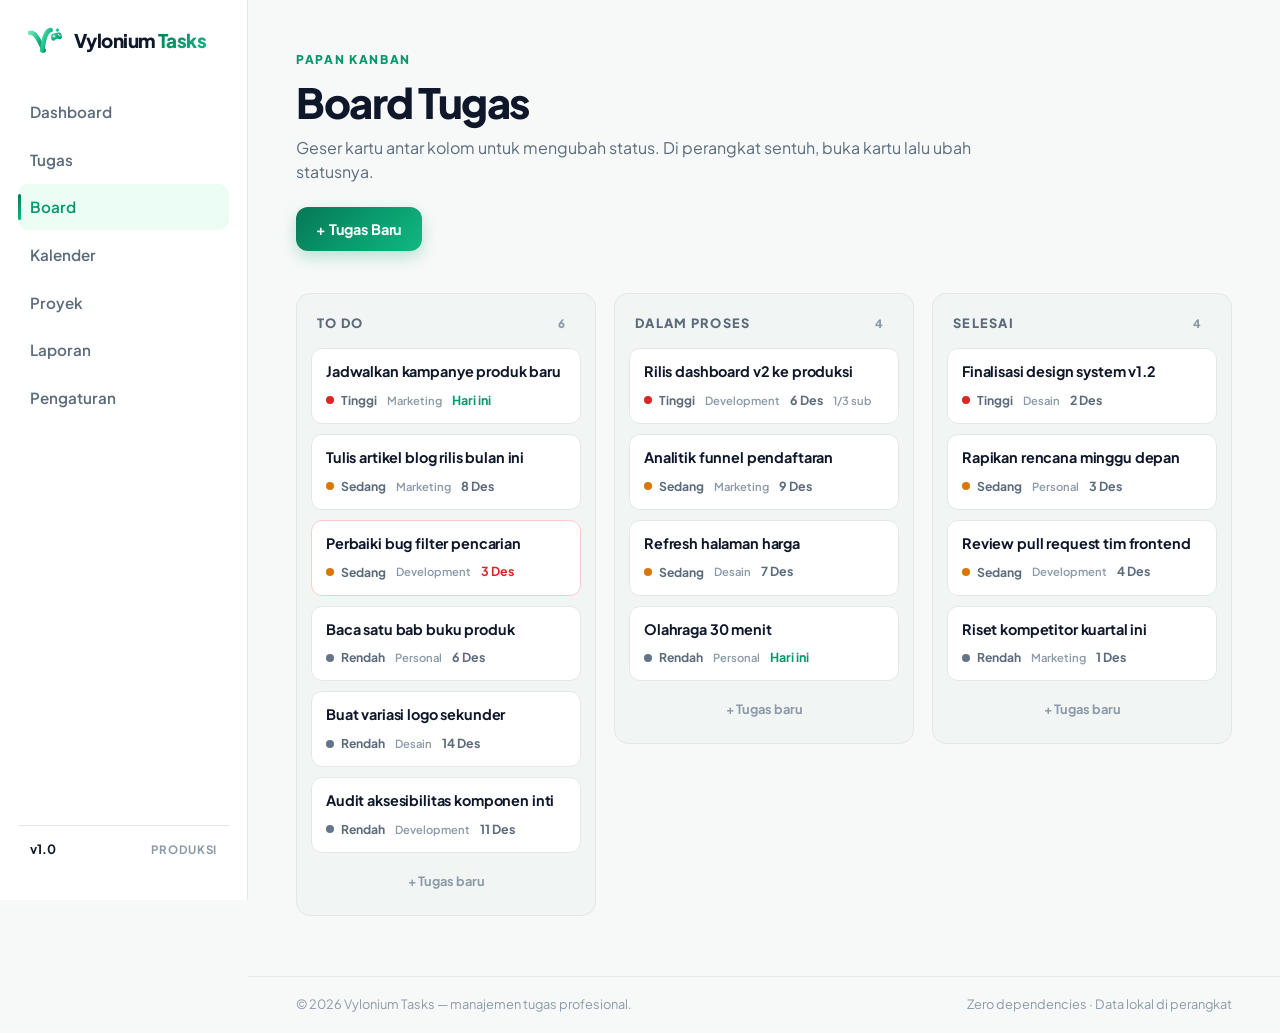
==== board.html @ cfdc647f "feat: Vylonium Tasks v1.0 — app manajemen tugas 7 halaman + 404, zero deps" ====
<!doctype html>
<html lang="id">
<head>
<meta charset="utf-8">
<meta name="viewport" content="width=device-width,initial-scale=1">
<title>Board Kanban — Vylonium Tasks</title>
<meta name="description" content="Papan kanban untuk memindahkan tugas antar status dengan geser lepas.">
<meta name="theme-color" content="#059669">
<link rel="icon" type="image/svg+xml" href="assets/img/favicon.svg">
<link rel="manifest" href="manifest.webmanifest">
<meta property="og:type" content="website">
<meta property="og:title" content="Board Kanban — Vylonium Tasks">
<meta property="og:description" content="Papan kanban untuk memindahkan tugas antar status dengan geser lepas.">
<meta property="og:url" content="https://muzawwied.github.io/vylonium-tasks/board.html">
<link rel="canonical" href="https://muzawwied.github.io/vylonium-tasks/board.html">
<meta name="robots" content="index,follow">
<link rel="preconnect" href="https://fonts.googleapis.com">
<link rel="preconnect" href="https://fonts.gstatic.com" crossorigin>
<link href="https://fonts.googleapis.com/css2?family=Plus+Jakarta+Sans:wght@400;500;600;700;800&display=swap" rel="stylesheet">
<link rel="stylesheet" href="assets/css/style.css">
</head>
<body data-page="board">
<div class="pre" id="pre"><div class="pre-in"><svg viewBox="0 0 41 31"><defs><linearGradient id="vg" x1="0" y1="0" x2="1" y2="1"><stop offset="0" stop-color="#6EE7B7"/><stop offset=".55" stop-color="#10B981"/><stop offset="1" stop-color="#047857"/></linearGradient><linearGradient id="gg" x1="0" y1="0" x2=".8" y2="1"><stop offset="0" stop-color="#34D399"/><stop offset="1" stop-color="#059669"/></linearGradient></defs><g transform="rotate(-8 19 15.5)"><path d="M3.5 4.5 C9 4.5 12.5 12.5 16.2 26.5" fill="none" stroke="url(#vg)" stroke-width="5.2" stroke-linecap="round"/><path d="M27.5 4.5 C21.3 4.5 18.3 13.5 14.6 26.5" fill="none" stroke="url(#vg)" stroke-width="5.2" stroke-linecap="round"/></g><g transform="translate(24.5 8) rotate(-12)"><path d="M1.2 3.6 C1.2 1.8 2.7 .3 4.5 .3 H10 C11.8 .3 13.3 1.8 13.3 3.6 V5.9 C13.3 8 10.9 9.2 9.2 8 L8.3 7.4 C7.5 6.9 6.5 6.9 5.7 7.4 L4.8 8 C3.1 9.2 .7 8 .7 5.9 Z" fill="url(#gg)"/><path d="M4.6 2.4v2.4M3.4 3.6h2.4" stroke="#fff" stroke-width=".85" stroke-linecap="round"/><circle cx="10.1" cy="2.9" r=".8" fill="#fff"/><circle cx="11.4" cy="4.4" r=".8" fill="#fff" opacity=".85"/></g><path d="M33.5 1.2 35.8 3.5 33.5 5.8 31.2 3.5Z" fill="url(#vg)"/></svg><div class="pre-bar"><i></i></div></div></div>
<div class="app">
<aside class="side" id="side">
  <a class="brand" href="index.html"><svg viewBox="0 0 41 31"><defs><linearGradient id="vg" x1="0" y1="0" x2="1" y2="1"><stop offset="0" stop-color="#6EE7B7"/><stop offset=".55" stop-color="#10B981"/><stop offset="1" stop-color="#047857"/></linearGradient><linearGradient id="gg" x1="0" y1="0" x2=".8" y2="1"><stop offset="0" stop-color="#34D399"/><stop offset="1" stop-color="#059669"/></linearGradient></defs><g transform="rotate(-8 19 15.5)"><path d="M3.5 4.5 C9 4.5 12.5 12.5 16.2 26.5" fill="none" stroke="url(#vg)" stroke-width="5.2" stroke-linecap="round"/><path d="M27.5 4.5 C21.3 4.5 18.3 13.5 14.6 26.5" fill="none" stroke="url(#vg)" stroke-width="5.2" stroke-linecap="round"/></g><g transform="translate(24.5 8) rotate(-12)"><path d="M1.2 3.6 C1.2 1.8 2.7 .3 4.5 .3 H10 C11.8 .3 13.3 1.8 13.3 3.6 V5.9 C13.3 8 10.9 9.2 9.2 8 L8.3 7.4 C7.5 6.9 6.5 6.9 5.7 7.4 L4.8 8 C3.1 9.2 .7 8 .7 5.9 Z" fill="url(#gg)"/><path d="M4.6 2.4v2.4M3.4 3.6h2.4" stroke="#fff" stroke-width=".85" stroke-linecap="round"/><circle cx="10.1" cy="2.9" r=".8" fill="#fff"/><circle cx="11.4" cy="4.4" r=".8" fill="#fff" opacity=".85"/></g><path d="M33.5 1.2 35.8 3.5 33.5 5.8 31.2 3.5Z" fill="url(#vg)"/></svg><span>Vylonium <em>Tasks</em></span></a>
  <nav class="nav">
    <a class="n-link" data-nav="dashboard" href="index.html">Dashboard</a>
    <a class="n-link" data-nav="tasks" href="tasks.html">Tugas</a>
    <a class="n-link" data-nav="board" href="board.html">Board</a>
    <a class="n-link" data-nav="calendar" href="calendar.html">Kalender</a>
    <a class="n-link" data-nav="projects" href="projects.html">Proyek</a>
    <a class="n-link" data-nav="reports" href="reports.html">Laporan</a>
    <a class="n-link" data-nav="settings" href="settings.html">Pengaturan</a>
  </nav>
  <div class="side-foot"><b>v1.0</b><span>Produksi</span></div>
</aside>
<div class="side-veil" id="sideVeil"></div>
<main class="main">
<header class="topbar"><button class="burger" id="burger" aria-label="Buka menu"><i></i></button><span class="t-brand"><svg viewBox="0 0 41 31"><defs><linearGradient id="vg" x1="0" y1="0" x2="1" y2="1"><stop offset="0" stop-color="#6EE7B7"/><stop offset=".55" stop-color="#10B981"/><stop offset="1" stop-color="#047857"/></linearGradient><linearGradient id="gg" x1="0" y1="0" x2=".8" y2="1"><stop offset="0" stop-color="#34D399"/><stop offset="1" stop-color="#059669"/></linearGradient></defs><g transform="rotate(-8 19 15.5)"><path d="M3.5 4.5 C9 4.5 12.5 12.5 16.2 26.5" fill="none" stroke="url(#vg)" stroke-width="5.2" stroke-linecap="round"/><path d="M27.5 4.5 C21.3 4.5 18.3 13.5 14.6 26.5" fill="none" stroke="url(#vg)" stroke-width="5.2" stroke-linecap="round"/></g><g transform="translate(24.5 8) rotate(-12)"><path d="M1.2 3.6 C1.2 1.8 2.7 .3 4.5 .3 H10 C11.8 .3 13.3 1.8 13.3 3.6 V5.9 C13.3 8 10.9 9.2 9.2 8 L8.3 7.4 C7.5 6.9 6.5 6.9 5.7 7.4 L4.8 8 C3.1 9.2 .7 8 .7 5.9 Z" fill="url(#gg)"/><path d="M4.6 2.4v2.4M3.4 3.6h2.4" stroke="#fff" stroke-width=".85" stroke-linecap="round"/><circle cx="10.1" cy="2.9" r=".8" fill="#fff"/><circle cx="11.4" cy="4.4" r=".8" fill="#fff" opacity=".85"/></g><path d="M33.5 1.2 35.8 3.5 33.5 5.8 31.2 3.5Z" fill="url(#vg)"/></svg><span>Vylonium <em>Tasks</em></span></span><span class="t-date"></span></header>
<div class="page">
<section class="page-head reveal">
  <p class="kicker">Papan Kanban</p>
  <h1>Board Tugas</h1>
  <p class="sub">Geser kartu antar kolom untuk mengubah status. Di perangkat sentuh, buka kartu lalu ubah statusnya.</p>
  <div class="actions"><button class="btn primary" id="newTaskBtn2" type="button">+ Tugas Baru</button></div>
</section>
<div class="board reveal d1" id="board"></div>
</div>
<footer class="foot"><span>© 2026 Vylonium Tasks — manajemen tugas profesional.</span><span>Zero dependencies · Data lokal di perangkat</span></footer>
</main>
</div>
<div class="modal" id="mTask" hidden>
  <div class="veil"></div>
  <div class="panel-m" role="dialog" aria-modal="true" aria-labelledby="mTaskTitle">
    <h3 id="mTaskTitle">Tugas Baru</h3>
    <div class="field"><label for="tTitle">Judul</label><input class="input" id="tTitle" placeholder="mis. Rilis fitur baru" maxlength="120"></div>
    <div class="field"><label for="tNotes">Catatan</label><textarea class="input" id="tNotes" placeholder="Detail tambahan…"></textarea></div>
    <div class="form-grid">
      <div class="field"><label for="tProject">Proyek</label><select class="input" id="tProject"></select></div>
      <div class="field"><label for="tDue">Jatuh Tempo</label><input class="input" type="date" id="tDue"></div>
      <div class="field"><label for="tPrio">Prioritas</label><select class="input" id="tPrio"><option value="high">Tinggi</option><option value="med" selected>Sedang</option><option value="low">Rendah</option></select></div>
      <div class="field"><label for="tStatus">Status</label><select class="input" id="tStatus"><option value="todo">To Do</option><option value="doing">Dalam Proses</option><option value="done">Selesai</option></select></div>
      <div class="field full"><label>Subtugas</label>
        <div class="subs" id="subList"></div>
        <div class="sub-add"><input class="input" id="subAddInput" placeholder="Tambah subtugas…"><button class="btn small ghost" id="subAddBtn" type="button">Tambah</button></div>
      </div>
    </div>
    <div class="m-actions">
      <button class="btn danger left" id="tDelete" type="button">Hapus</button>
      <button class="btn ghost" data-close type="button">Batal</button>
      <button class="btn primary" id="tSave" type="button"><span id="tSaveTxt">Buat Tugas</span></button>
    </div>
  </div>
</div>
<div class="modal" id="mConfirm" hidden>
  <div class="veil"></div>
  <div class="panel-m" role="alertdialog" aria-modal="true" style="width:min(430px,100%)">
    <h3 style="margin-bottom:12px">Konfirmasi</h3>
    <p id="confirmMsg" style="color:var(--muted);font-size:.95rem"></p>
    <div class="m-actions"><button class="btn ghost" id="confirmCancel" type="button">Batal</button><button class="btn primary" id="confirmOk" type="button">Ya, lanjutkan</button></div>
  </div>
</div>

<div class="toasts" id="toasts"></div>
<script src="assets/js/app.js"></script>
</body>
</html>
---- assets/css/style.css ----
@property --pct{syntax:"<number>";inherits:false;initial-value:0}
/* ============ Vylonium Tasks — Design System (light, editorial) ============ */
*,*::before,*::after{box-sizing:border-box;margin:0;padding:0}
:root{
  --bg:#F7F9F8; --surface:#FFFFFF; --surface-2:#F1F5F3;
  --line:#E3E8E5; --line-2:#CBD5D0;
  --ink:#0F172A; --muted:#5B6B7C; --soft:#8B9AA8;
  --acc:#059669; --acc-2:#10B981; --acc-ink:#FFFFFF;
  --grad:linear-gradient(135deg,#047857,#10B981);
  --high:#DC2626; --med:#D97706; --low:#64748B; --doing:#2563EB;
  --radius:14px; --shadow:0 1px 2px rgba(15,23,42,.05);
  --ease:cubic-bezier(.22,1,.36,1);
  --font:"Plus Jakarta Sans",system-ui,-apple-system,"Segoe UI",Roboto,sans-serif;
}
html{overflow-x:hidden;-webkit-text-size-adjust:100%;scroll-behavior:smooth}
body{font-family:var(--font);background:var(--bg);color:var(--ink);line-height:1.55;overflow-x:hidden;min-height:100svh}
img,svg{display:block;max-width:100%}
a{color:inherit;text-decoration:none}
button{font:inherit;color:inherit;background:none;border:0;cursor:pointer}
input,select,textarea{font:inherit;color:inherit}
::selection{background:#A7F3D0;color:#064E3B}
:focus-visible{outline:2px solid var(--acc);outline-offset:2px}

/* ---------- Preloader ---------- */
.pre{position:fixed;inset:0;z-index:200;background:var(--bg);display:grid;place-items:center;transition:opacity .5s var(--ease),visibility .5s}
.pre.done{opacity:0;visibility:hidden}
.pre-in{display:grid;justify-items:center;gap:18px}
.pre-in svg{width:52px;height:39px;animation:preFloat 2.2s ease-in-out infinite}
.pre-bar{width:120px;height:3px;border-radius:99px;background:var(--line);overflow:hidden}
.pre-bar i{display:block;height:100%;width:40%;border-radius:99px;background:var(--grad);animation:preLoad 1.1s var(--ease) infinite}
@keyframes preLoad{0%{transform:translateX(-110%)}100%{transform:translateX(330%)}}
@keyframes preFloat{0%,100%{transform:translateY(0)}50%{transform:translateY(-6px)}}

/* ---------- Layout ---------- */
.app{display:grid;grid-template-columns:248px minmax(0,1fr);min-height:100svh}
.side{border-right:1px solid var(--line);background:var(--surface);position:sticky;top:0;height:100svh;display:flex;flex-direction:column;padding:26px 18px;z-index:40}
.brand{display:inline-flex;align-items:center;gap:10px;font-weight:800;font-size:1.18rem;letter-spacing:-.03em;padding:0 10px;margin-bottom:34px}
.brand svg{width:36px;height:27px;flex-shrink:0}
.brand em{font-style:normal;background:var(--grad);-webkit-background-clip:text;background-clip:text;-webkit-text-fill-color:transparent}
.nav{display:flex;flex-direction:column;gap:2px}
.n-link{padding:11px 12px;border-radius:10px;font-weight:600;font-size:.95rem;color:var(--muted);transition:color .2s,background .2s;position:relative}
.n-link:hover{color:var(--ink);background:var(--surface-2)}
.n-link.active{color:var(--acc);background:#ECFDF5}
.n-link.active::before{content:"";position:absolute;left:0;top:22%;height:56%;width:3px;border-radius:99px;background:var(--grad)}
.side-foot{margin-top:auto;padding:14px 12px;border-top:1px solid var(--line);display:flex;justify-content:space-between;align-items:center}
.side-foot b{font-size:.8rem}
.side-foot span{font-size:.72rem;color:var(--soft);letter-spacing:.06em;text-transform:uppercase;font-weight:700}
.main{display:flex;flex-direction:column;min-width:0}
.topbar{display:none}
.page{flex:1;width:100%;max-width:1080px;margin:0 auto;padding:clamp(26px,4vw,52px) clamp(20px,4vw,48px) 60px}
.foot{border-top:1px solid var(--line);padding:18px clamp(20px,4vw,48px);display:flex;justify-content:space-between;gap:12px;color:var(--soft);font-size:.8rem}

/* ---------- Typography ---------- */
.kicker{font-size:.75rem;font-weight:800;letter-spacing:.14em;text-transform:uppercase;color:var(--acc);margin-bottom:10px}
h1{font-size:clamp(1.9rem,3.4vw,2.6rem);font-weight:800;letter-spacing:-.035em;line-height:1.1}
.sub{color:var(--muted);margin-top:10px;max-width:60ch}
.page-head{margin-bottom:clamp(26px,4vw,42px)}
.page-head .actions{display:flex;gap:12px;margin-top:22px;flex-wrap:wrap}
h2{font-size:1.08rem;font-weight:800;letter-spacing:-.02em}
.panel{background:var(--surface);border:1px solid var(--line);border-radius:var(--radius);box-shadow:var(--shadow);padding:clamp(18px,2.6vw,26px);min-width:0}
.panel + .panel{margin-top:22px}
.panel-head{display:flex;align-items:center;justify-content:space-between;gap:12px;margin-bottom:16px}
.panel-head h2{display:flex;align-items:baseline;gap:10px}
.count-pill{font-size:.72rem;font-weight:800;color:var(--soft);background:var(--surface-2);padding:3px 10px;border-radius:99px}

/* ---------- Stats (editorial, tanpa card) ---------- */
.stats{display:grid;grid-template-columns:repeat(4,1fr);border-block:1px solid var(--line);margin-bottom:clamp(26px,4vw,42px)}
.stat{padding:26px 10px;text-align:center;position:relative}
.stat + .stat::before{content:"";position:absolute;left:0;top:20%;height:60%;width:1px;background:var(--line)}
.stat-n{display:block;font-size:clamp(2rem,3.6vw,2.9rem);font-weight:800;letter-spacing:-.04em;line-height:1.05;font-variant-numeric:tabular-nums}
.stat-l{display:block;margin-top:6px;font-size:.74rem;font-weight:700;letter-spacing:.12em;text-transform:uppercase;color:var(--soft)}
.stat.warn .stat-n{color:var(--high)}

/* ---------- Buttons ---------- */
.btn{display:inline-flex;align-items:center;justify-content:center;gap:8px;padding:11px 20px;border-radius:12px;font-weight:700;font-size:.9rem;letter-spacing:-.01em;transition:transform .2s var(--ease),box-shadow .25s,background .2s,color .2s,border-color .2s;white-space:nowrap}
.btn.primary{background:var(--grad);color:var(--acc-ink);box-shadow:0 6px 16px rgba(5,150,105,.25)}
.btn.primary:hover{transform:translateY(-2px);box-shadow:0 10px 22px rgba(5,150,105,.32)}
.btn.ghost{border:1.5px solid var(--line-2);color:var(--ink);background:var(--surface)}
.btn.ghost:hover{border-color:var(--acc);color:var(--acc)}
.btn.danger{background:#FEF2F2;color:var(--high);border:1.5px solid #FECACA}
.btn.danger:hover{background:#FEE2E2}
.btn.small{padding:8px 14px;font-size:.82rem;border-radius:10px}
.btn:active{transform:scale(.97)}

/* ---------- Forms ---------- */
.field{margin-bottom:16px;min-width:0}
.field label{display:block;font-size:.78rem;font-weight:800;letter-spacing:.06em;text-transform:uppercase;color:var(--soft);margin-bottom:7px}
.input,select.input,textarea.input{width:100%;padding:11px 14px;border:1.5px solid var(--line-2);border-radius:11px;background:var(--surface);transition:border-color .2s,box-shadow .2s;font-size:.95rem;min-width:0}
.input:focus{outline:none;border-color:var(--acc);box-shadow:0 0 0 3px rgba(5,150,105,.12)}
textarea.input{resize:vertical;min-height:84px}
.form-grid{display:grid;grid-template-columns:1fr 1fr;gap:0 16px}
.form-grid .full{grid-column:1/-1}

/* ---------- Chips filter ---------- */
.chips{display:flex;gap:8px;flex-wrap:wrap}
.chip{padding:8px 16px;border-radius:99px;border:1.5px solid var(--line-2);font-size:.84rem;font-weight:700;color:var(--muted);transition:all .2s;white-space:nowrap}
.chip:hover{border-color:var(--acc);color:var(--acc)}
.chip.active{background:var(--grad);border-color:transparent;color:#fff;box-shadow:0 4px 12px rgba(5,150,105,.22)}

/* ---------- Toolbar ---------- */
.toolbar{display:flex;flex-wrap:wrap;gap:12px;margin-bottom:20px;align-items:center}
.search{position:relative;flex:1;min-width:220px}
.search .input{padding-left:40px}
.search::before{content:"";position:absolute;left:14px;top:50%;width:14px;height:14px;transform:translateY(-50%);border:2px solid var(--soft);border-radius:99px}
.search::after{content:"";position:absolute;left:23px;top:50%;width:8px;height:2px;background:var(--soft);transform:translateY(-20%) rotate(45deg)}
.toolbar select.input{width:auto;min-width:0}

/* ---------- Task rows (list, bukan card) ---------- */
.rows{border-top:1px solid var(--line)}
.row{display:grid;grid-template-columns:auto minmax(0,1fr) auto auto auto;gap:16px;align-items:center;padding:15px 4px;border-bottom:1px solid var(--line);transition:background .2s;cursor:pointer;min-width:0}
.row:hover{background:var(--surface-2)}
.row.done .r-title{color:var(--soft);text-decoration:line-through;text-decoration-color:var(--line-2)}
.chk{appearance:none;width:20px;height:20px;border:2px solid var(--line-2);border-radius:7px;cursor:pointer;transition:all .2s;flex-shrink:0;position:relative}
.chk:checked{background:var(--grad);border-color:transparent}
.chk:checked::after{content:"";position:absolute;left:5px;top:1.5px;width:5px;height:9px;border:solid #fff;border-width:0 2.5px 2.5px 0;transform:rotate(45deg)}
.r-main{min-width:0}
.r-title{font-weight:700;font-size:.96rem;letter-spacing:-.01em;overflow:hidden;text-overflow:ellipsis;white-space:nowrap}
.r-meta{font-size:.76rem;color:var(--soft);margin-top:2px;overflow:hidden;text-overflow:ellipsis;white-space:nowrap}
.r-due{font-size:.78rem;font-weight:700;color:var(--muted);white-space:nowrap}
.r-due.over{color:var(--high)}
.r-due.today{color:var(--acc)}
.r-due.ok{color:var(--muted)}
.prio{display:inline-flex;align-items:center;gap:7px;font-size:.76rem;font-weight:700;color:var(--muted);white-space:nowrap}
.dot{width:8px;height:8px;border-radius:99px;flex-shrink:0}
.dot.high{background:var(--high)}.dot.med{background:var(--med)}.dot.low{background:var(--low)}
.st-sel{appearance:none;border:1.5px solid var(--line-2);background:var(--surface);border-radius:99px;padding:6px 10px;font-size:.76rem;font-weight:700;color:var(--muted);cursor:pointer;transition:all .2s}
.st-sel.v-todo{color:var(--low)}.st-sel.v-doing{color:var(--doing);border-color:#BFDBFE;background:#EFF6FF}
.st-sel.v-done{color:var(--acc);border-color:#A7F3D0;background:#ECFDF5}
.empty{padding:38px 10px;text-align:center;color:var(--soft);font-size:.9rem}
.result-note{font-size:.8rem;color:var(--soft);margin:14px 2px 0}

/* ---------- Dashboard grid ---------- */
.dash-grid{display:grid;grid-template-columns:1fr 1fr;gap:22px;align-items:start}
.dash-grid .panel{margin:0}
.dash-grid .wide{grid-column:1/-1}
.q-add{display:flex;gap:10px;margin-bottom:16px}
.q-add .input{flex:1}
.rows.mini .row{grid-template-columns:auto minmax(0,1fr) auto;gap:12px;padding:12px 4px}
.act{display:grid;grid-template-columns:minmax(0,1fr) auto;gap:14px;padding:12px 4px;border-bottom:1px solid var(--line);font-size:.86rem}
.act:last-child{border-bottom:0}
.act time{font-size:.72rem;color:var(--soft);white-space:nowrap;font-weight:600}

/* ---------- Bars chart ---------- */
.bars{display:grid;grid-auto-flow:column;grid-auto-columns:1fr;gap:14px;align-items:end;height:180px;padding-top:10px}
.bar{display:flex;flex-direction:column;justify-content:flex-end;height:100%;gap:8px;min-width:0}
.bar i{display:block;width:100%;max-width:34px;margin:0 auto;border-radius:8px 8px 3px 3px;background:var(--grad);height:0;transition:height 1s var(--ease)}
.bar b{display:block;text-align:center;font-size:.7rem;font-weight:700;color:var(--soft)}
.bar em{display:block;text-align:center;font-size:.78rem;font-weight:800;font-variant-numeric:tabular-nums}
.bar.zero i{background:var(--line-2)}

/* ---------- Donut & progress ---------- */
.donut-wrap{display:flex;gap:26px;align-items:center;flex-wrap:wrap}
.donut{width:150px;height:150px;border-radius:50%;background:conic-gradient(var(--acc) calc(var(--pct,0)*1%),var(--line) 0);display:grid;place-items:center;transition:--pct 1s var(--ease)}
.donut-in{width:112px;height:112px;border-radius:50%;background:var(--surface);display:grid;place-items:center;text-align:center}
.donut-in b{font-size:1.7rem;font-weight:800;letter-spacing:-.03em}
.donut-in span{font-size:.68rem;color:var(--soft);font-weight:700;letter-spacing:.08em;text-transform:uppercase}
.prog{height:8px;border-radius:99px;background:var(--surface-2);overflow:hidden;min-width:80px}
.prog i{display:block;height:100%;width:0;border-radius:99px;background:var(--grad);transition:width 1s var(--ease)}
.prog-line{display:grid;grid-template-columns:minmax(90px,150px) minmax(0,1fr) auto;gap:16px;align-items:center;padding:13px 2px;border-bottom:1px solid var(--line);font-size:.9rem;min-width:0}
.prog-line:last-child{border-bottom:0}
.prog-line .p-name{font-weight:700;overflow:hidden;text-overflow:ellipsis;white-space:nowrap}
.prog-line .p-val{font-size:.78rem;font-weight:800;color:var(--soft);font-variant-numeric:tabular-nums;white-space:nowrap}
.hbar{display:grid;grid-template-columns:minmax(80px,120px) minmax(0,1fr) auto;gap:14px;align-items:center;padding:10px 2px;font-size:.88rem}
.hbar .prog{height:10px}

/* ---------- Board (kanban) ---------- */
.board{display:grid;grid-template-columns:repeat(3,minmax(0,1fr));gap:18px;align-items:start}
.col{background:var(--surface-2);border:1px solid var(--line);border-radius:var(--radius);padding:14px;transition:background .2s,border-color .2s;min-width:0}
.col.drag{border-color:var(--acc);background:#ECFDF5}
.col-head{display:flex;justify-content:space-between;align-items:center;padding:4px 6px 12px}
.col-head h2{font-size:.8rem;letter-spacing:.1em;text-transform:uppercase;color:var(--muted)}
.kcard{background:var(--surface);border:1px solid var(--line);border-radius:11px;padding:13px 14px;margin-bottom:10px;cursor:grab;transition:transform .2s var(--ease),box-shadow .2s,border-color .2s;animation:cardIn .4s var(--ease) both}
.kcard:hover{transform:translateY(-2px);box-shadow:0 8px 18px rgba(15,23,42,.08);border-color:var(--line-2)}
.kcard:active{cursor:grabbing}
.kcard.over{border-color:#FECACA}
.k-title{font-weight:700;font-size:.9rem;letter-spacing:-.01em;line-height:1.35}
.k-meta{display:flex;gap:10px;align-items:center;margin-top:9px;flex-wrap:wrap}
.k-meta small{font-size:.7rem;color:var(--soft);font-weight:600}
.k-sub small{color:var(--acc)}
@keyframes cardIn{from{opacity:0;transform:translateY(8px)}to{opacity:1;transform:none}}
.col-add{width:100%;text-align:center;padding:9px;border-radius:10px;color:var(--soft);font-weight:700;font-size:.8rem;transition:all .2s}
.col-add:hover{background:var(--surface);color:var(--acc)}

/* ---------- Calendar ---------- */
.cal-head{display:flex;justify-content:space-between;align-items:center;gap:14px;margin-bottom:20px;flex-wrap:wrap}
.cal-nav{display:flex;gap:8px;align-items:center}
.cal-nav .btn{padding:9px 15px}
.cal{display:grid;grid-template-columns:repeat(7,minmax(0,1fr));border:1px solid var(--line);border-radius:var(--radius);overflow:hidden;background:var(--surface)}
.cal-dow{padding:12px 6px;text-align:center;font-size:.7rem;font-weight:800;letter-spacing:.1em;text-transform:uppercase;color:var(--soft);background:var(--surface-2);border-bottom:1px solid var(--line)}
.cal-cell{min-height:104px;border-top:1px solid var(--line);border-left:1px solid var(--line);padding:8px;cursor:pointer;transition:background .2s;display:flex;flex-direction:column;gap:5px;min-width:0}
.cal-cell:nth-child(7n+8){border-left:0}
.cal-cell:hover{background:var(--surface-2)}
.cal-cell.dim{color:var(--line-2)}
.cal-cell.today{background:#ECFDF5}
.cal-num{font-size:.76rem;font-weight:700}
.cal-cell.today .cal-num{color:var(--acc)}
.cal-chip{font-size:.68rem;font-weight:700;padding:2px 7px;border-radius:6px;white-space:nowrap;overflow:hidden;text-overflow:ellipsis}
.cal-chip.high{background:#FEF2F2;color:var(--high)}
.cal-chip.med{background:#FFFBEB;color:#B45309}
.cal-chip.low{background:#F1F5F9;color:var(--low)}
.cal-chip.done{background:#ECFDF5;color:var(--acc);text-decoration:line-through}
.cal-more{font-size:.66rem;color:var(--soft);font-weight:700}

/* ---------- Modal ---------- */
.modal{position:fixed;inset:0;z-index:100;display:grid;place-items:center;padding:20px}
.modal[hidden]{display:none}
.veil{position:absolute;inset:0;background:rgba(15,23,42,.45);backdrop-filter:blur(3px);animation:fadeIn .25s}
.panel-m{position:relative;width:min(560px,100%);max-height:88svh;overflow:auto;background:var(--surface);border-radius:18px;padding:clamp(22px,3.4vw,32px);box-shadow:0 24px 60px rgba(15,23,42,.25);animation:popIn .3s var(--ease)}
.panel-m h3{font-size:1.25rem;font-weight:800;letter-spacing:-.02em;margin-bottom:20px}
@keyframes fadeIn{from{opacity:0}to{opacity:1}}
@keyframes popIn{from{opacity:0;transform:translateY(14px) scale(.97)}to{opacity:1;transform:none}}
.m-actions{display:flex;justify-content:flex-end;gap:10px;margin-top:22px;flex-wrap:wrap}
.m-actions .left{margin-right:auto}

/* Subtasks */
.subs{border-top:1px solid var(--line)}
.sub-item{display:flex;align-items:center;gap:12px;padding:10px 2px;border-bottom:1px solid var(--line);cursor:pointer}
.sub-item span{flex:1;font-size:.9rem;min-width:0}
.sub-item.checked span{text-decoration:line-through;color:var(--soft)}
.sub-del{color:var(--soft);font-weight:800;padding:2px 8px;border-radius:8px;transition:all .2s}
.sub-del:hover{color:var(--high);background:#FEF2F2}
.sub-add{display:flex;gap:10px;padding-top:12px}

/* ---------- Toast ---------- */
.toasts{position:fixed;right:20px;bottom:20px;z-index:150;display:flex;flex-direction:column;gap:10px}
.toast{background:var(--ink);color:#fff;padding:13px 18px;border-radius:12px;font-size:.86rem;font-weight:600;box-shadow:0 12px 30px rgba(15,23,42,.3);animation:toastIn .35s var(--ease);display:flex;gap:10px;align-items:center;max-width:min(340px,calc(100vw - 40px))}
.toast.ok::before{content:"";width:8px;height:8px;border-radius:99px;background:var(--acc-2);flex-shrink:0}
.toast.err::before{content:"";width:8px;height:8px;border-radius:99px;background:#F87171;flex-shrink:0}
.toast.out{animation:toastOut .3s var(--ease) forwards}
@keyframes toastIn{from{opacity:0;transform:translateY(14px)}to{opacity:1;transform:none}}
@keyframes toastOut{to{opacity:0;transform:translateY(10px)}}

/* ---------- Reveal & motion ---------- */
.reveal{opacity:0;transform:translateY(18px);transition:opacity .7s var(--ease),transform .7s var(--ease)}
.reveal.in{opacity:1;transform:none}
.reveal.d1{transition-delay:.08s}.reveal.d2{transition-delay:.16s}.reveal.d3{transition-delay:.24s}

/* ---------- Settings ---------- */
.set-grid{display:grid;grid-template-columns:180px minmax(0,1fr);gap:14px 22px;padding:16px 2px;border-bottom:1px solid var(--line);align-items:center}
.set-grid:last-child{border-bottom:0}
.set-l{font-weight:800;font-size:.9rem}
.set-l small{display:block;font-weight:500;color:var(--soft);font-size:.78rem;margin-top:2px}

/* ---------- 404 ---------- */
.nf{min-height:100svh;display:grid;place-items:center;text-align:center;padding:30px}
.nf b{font-size:clamp(5rem,18vw,9rem);font-weight:800;letter-spacing:-.05em;background:var(--grad);-webkit-background-clip:text;background-clip:text;-webkit-text-fill-color:transparent;line-height:1}

/* ---------- Hamburger (mobile) ---------- */
.burger{display:none;width:42px;height:42px;border-radius:11px;border:1.5px solid var(--line-2);place-items:center;gap:0}
.burger i,.burger i::before,.burger i::after{display:block;width:18px;height:2px;border-radius:99px;background:var(--ink);transition:transform .3s var(--ease)}
.burger i{position:relative}
.burger i::before,.burger i::after{content:"";position:absolute;left:0}
.burger i::before{top:-6px}.burger i::after{top:6px}
.side-veil{display:none}

/* ---------- Responsive ---------- */
@media(max-width:1024px){
  .dash-grid{grid-template-columns:1fr}
  .stats{grid-template-columns:repeat(2,1fr)}
  .stat:nth-child(3)::before{display:none}
}
@media(max-width:860px){
  .app{grid-template-columns:1fr}
  .side{position:fixed;left:0;top:0;bottom:0;width:270px;transform:translateX(-105%);transition:transform .35s var(--ease);height:100svh}
  .side.open{transform:none;box-shadow:24px 0 60px rgba(15,23,42,.18)}
  .side-veil{display:block;position:fixed;inset:0;background:rgba(15,23,42,.4);z-index:35;opacity:0;visibility:hidden;transition:opacity .3s,visibility .3s}
  .side-veil.show{opacity:1;visibility:visible}
  .topbar{display:flex;align-items:center;gap:12px;position:sticky;top:0;z-index:30;background:var(--bg);border-bottom:1px solid var(--line);padding:14px clamp(16px,4vw,24px)}
  .topbar .t-brand{display:flex;align-items:center;gap:8px;font-weight:800;letter-spacing:-.03em;margin-right:auto}
  .topbar .t-brand svg{width:28px;height:21px}
  .topbar .t-date{font-size:.76rem;color:var(--soft);font-weight:600}
  .burger{display:grid}
  .board{grid-template-columns:1fr}
  .cal-cell{min-height:64px;padding:6px}
  .cal-chip{display:none}
  .cal-cell .cal-dotrow{display:flex;gap:3px;flex-wrap:wrap}
  .cal-dot{width:6px;height:6px;border-radius:99px}
  .cal-dot.high{background:var(--high)}.cal-dot.med{background:var(--med)}.cal-dot.low{background:var(--low)}.cal-dot.done{background:var(--acc)}
}
@media(max-width:640px){
  .stats{grid-template-columns:repeat(2,1fr)}
  .stat{padding:18px 6px}
  .row{grid-template-columns:auto minmax(0,1fr) auto;gap:10px;padding:13px 2px}
  .row .prio,.row .st-sel{display:none}
  .toolbar{gap:10px}.search{min-width:0}
  .form-grid{grid-template-columns:1fr}
  .panel{padding:16px}
  .bars{gap:8px;height:140px}
  .set-grid{grid-template-columns:1fr;gap:6px}
  .cal-head .btn.today-btn{display:none}
  .toasts{left:20px;right:20px;align-items:stretch}
}

/* ---------- Reduced motion ---------- */
@media(prefers-reduced-motion:reduce){
  *,*::before,*::after{animation-duration:.01ms!important;animation-iteration-count:1!important;transition-duration:.01ms!important;scroll-behavior:auto!important}
  .reveal{opacity:1;transform:none}
}

/* ---------- Print ---------- */
@media print{
  .side,.topbar,.foot,.toasts,.pre,.chips,.toolbar,.btn{display:none!important}
  .app{grid-template-columns:1fr}
  body{background:#fff}
}
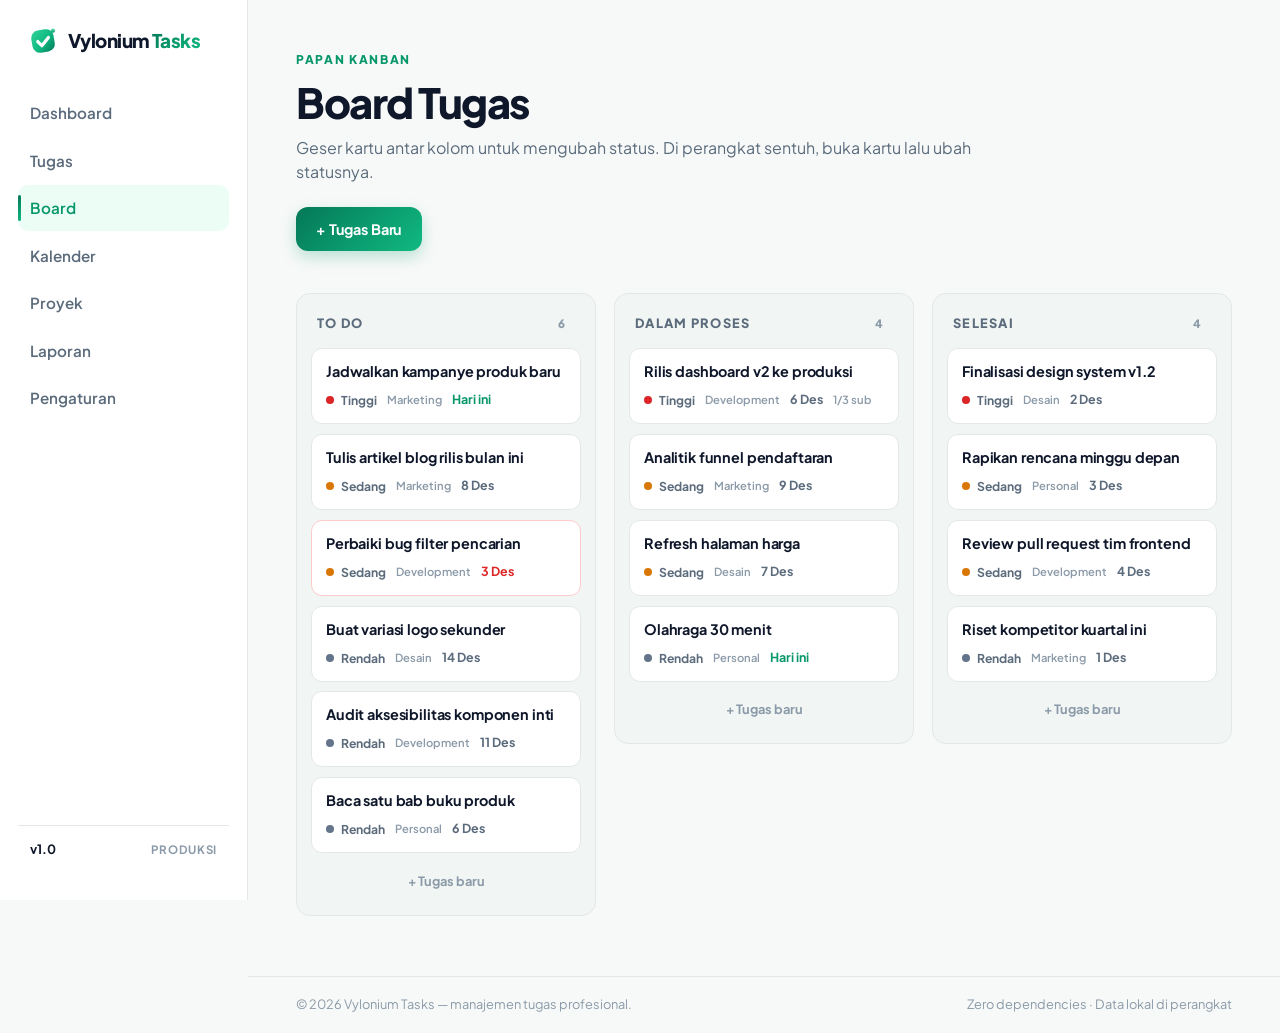
==== commit cb27cc69: "feat: logo centang baru, tilt 3D, confetti, progress bar, tugas berulang, filter hari ini, cetak lap" ====
--- a/board.html
+++ b/board.html
@@ -20,10 +20,10 @@
 <link rel="stylesheet" href="assets/css/style.css">
 </head>
 <body data-page="board">
-<div class="pre" id="pre"><div class="pre-in"><svg viewBox="0 0 41 31"><defs><linearGradient id="vg" x1="0" y1="0" x2="1" y2="1"><stop offset="0" stop-color="#6EE7B7"/><stop offset=".55" stop-color="#10B981"/><stop offset="1" stop-color="#047857"/></linearGradient><linearGradient id="gg" x1="0" y1="0" x2=".8" y2="1"><stop offset="0" stop-color="#34D399"/><stop offset="1" stop-color="#059669"/></linearGradient></defs><g transform="rotate(-8 19 15.5)"><path d="M3.5 4.5 C9 4.5 12.5 12.5 16.2 26.5" fill="none" stroke="url(#vg)" stroke-width="5.2" stroke-linecap="round"/><path d="M27.5 4.5 C21.3 4.5 18.3 13.5 14.6 26.5" fill="none" stroke="url(#vg)" stroke-width="5.2" stroke-linecap="round"/></g><g transform="translate(24.5 8) rotate(-12)"><path d="M1.2 3.6 C1.2 1.8 2.7 .3 4.5 .3 H10 C11.8 .3 13.3 1.8 13.3 3.6 V5.9 C13.3 8 10.9 9.2 9.2 8 L8.3 7.4 C7.5 6.9 6.5 6.9 5.7 7.4 L4.8 8 C3.1 9.2 .7 8 .7 5.9 Z" fill="url(#gg)"/><path d="M4.6 2.4v2.4M3.4 3.6h2.4" stroke="#fff" stroke-width=".85" stroke-linecap="round"/><circle cx="10.1" cy="2.9" r=".8" fill="#fff"/><circle cx="11.4" cy="4.4" r=".8" fill="#fff" opacity=".85"/></g><path d="M33.5 1.2 35.8 3.5 33.5 5.8 31.2 3.5Z" fill="url(#vg)"/></svg><div class="pre-bar"><i></i></div></div></div>
+<div class="pre" id="pre"><div class="pre-in"><svg viewBox="0 0 32 32"><defs><linearGradient id="vg" x1="0" y1="0" x2="1" y2="1"><stop offset="0" stop-color="#34D399"/><stop offset=".55" stop-color="#10B981"/><stop offset="1" stop-color="#047857"/></linearGradient><linearGradient id="gg" x1="0" y1="0" x2="0" y2="1"><stop offset="0" stop-color="#6EE7B7"/><stop offset="1" stop-color="#059669"/></linearGradient></defs><g transform="rotate(-10 16 16)"><rect x="4" y="4" width="24" height="24" rx="8" fill="url(#vg)"/></g><path d="M10.4 16.6 14.8 21 21.8 12.2" fill="none" stroke="#fff" stroke-width="3.4" stroke-linecap="round" stroke-linejoin="round"/><circle cx="26.6" cy="5" r="2.3" fill="url(#gg)"/></svg><div class="pre-bar"><i></i></div></div></div>
 <div class="app">
 <aside class="side" id="side">
-  <a class="brand" href="index.html"><svg viewBox="0 0 41 31"><defs><linearGradient id="vg" x1="0" y1="0" x2="1" y2="1"><stop offset="0" stop-color="#6EE7B7"/><stop offset=".55" stop-color="#10B981"/><stop offset="1" stop-color="#047857"/></linearGradient><linearGradient id="gg" x1="0" y1="0" x2=".8" y2="1"><stop offset="0" stop-color="#34D399"/><stop offset="1" stop-color="#059669"/></linearGradient></defs><g transform="rotate(-8 19 15.5)"><path d="M3.5 4.5 C9 4.5 12.5 12.5 16.2 26.5" fill="none" stroke="url(#vg)" stroke-width="5.2" stroke-linecap="round"/><path d="M27.5 4.5 C21.3 4.5 18.3 13.5 14.6 26.5" fill="none" stroke="url(#vg)" stroke-width="5.2" stroke-linecap="round"/></g><g transform="translate(24.5 8) rotate(-12)"><path d="M1.2 3.6 C1.2 1.8 2.7 .3 4.5 .3 H10 C11.8 .3 13.3 1.8 13.3 3.6 V5.9 C13.3 8 10.9 9.2 9.2 8 L8.3 7.4 C7.5 6.9 6.5 6.9 5.7 7.4 L4.8 8 C3.1 9.2 .7 8 .7 5.9 Z" fill="url(#gg)"/><path d="M4.6 2.4v2.4M3.4 3.6h2.4" stroke="#fff" stroke-width=".85" stroke-linecap="round"/><circle cx="10.1" cy="2.9" r=".8" fill="#fff"/><circle cx="11.4" cy="4.4" r=".8" fill="#fff" opacity=".85"/></g><path d="M33.5 1.2 35.8 3.5 33.5 5.8 31.2 3.5Z" fill="url(#vg)"/></svg><span>Vylonium <em>Tasks</em></span></a>
+  <a class="brand" href="index.html"><svg viewBox="0 0 32 32"><defs><linearGradient id="vg" x1="0" y1="0" x2="1" y2="1"><stop offset="0" stop-color="#34D399"/><stop offset=".55" stop-color="#10B981"/><stop offset="1" stop-color="#047857"/></linearGradient><linearGradient id="gg" x1="0" y1="0" x2="0" y2="1"><stop offset="0" stop-color="#6EE7B7"/><stop offset="1" stop-color="#059669"/></linearGradient></defs><g transform="rotate(-10 16 16)"><rect x="4" y="4" width="24" height="24" rx="8" fill="url(#vg)"/></g><path d="M10.4 16.6 14.8 21 21.8 12.2" fill="none" stroke="#fff" stroke-width="3.4" stroke-linecap="round" stroke-linejoin="round"/><circle cx="26.6" cy="5" r="2.3" fill="url(#gg)"/></svg><span>Vylonium <em>Tasks</em></span></a>
   <nav class="nav">
     <a class="n-link" data-nav="dashboard" href="index.html">Dashboard</a>
     <a class="n-link" data-nav="tasks" href="tasks.html">Tugas</a>
@@ -37,7 +37,7 @@
 </aside>
 <div class="side-veil" id="sideVeil"></div>
 <main class="main">
-<header class="topbar"><button class="burger" id="burger" aria-label="Buka menu"><i></i></button><span class="t-brand"><svg viewBox="0 0 41 31"><defs><linearGradient id="vg" x1="0" y1="0" x2="1" y2="1"><stop offset="0" stop-color="#6EE7B7"/><stop offset=".55" stop-color="#10B981"/><stop offset="1" stop-color="#047857"/></linearGradient><linearGradient id="gg" x1="0" y1="0" x2=".8" y2="1"><stop offset="0" stop-color="#34D399"/><stop offset="1" stop-color="#059669"/></linearGradient></defs><g transform="rotate(-8 19 15.5)"><path d="M3.5 4.5 C9 4.5 12.5 12.5 16.2 26.5" fill="none" stroke="url(#vg)" stroke-width="5.2" stroke-linecap="round"/><path d="M27.5 4.5 C21.3 4.5 18.3 13.5 14.6 26.5" fill="none" stroke="url(#vg)" stroke-width="5.2" stroke-linecap="round"/></g><g transform="translate(24.5 8) rotate(-12)"><path d="M1.2 3.6 C1.2 1.8 2.7 .3 4.5 .3 H10 C11.8 .3 13.3 1.8 13.3 3.6 V5.9 C13.3 8 10.9 9.2 9.2 8 L8.3 7.4 C7.5 6.9 6.5 6.9 5.7 7.4 L4.8 8 C3.1 9.2 .7 8 .7 5.9 Z" fill="url(#gg)"/><path d="M4.6 2.4v2.4M3.4 3.6h2.4" stroke="#fff" stroke-width=".85" stroke-linecap="round"/><circle cx="10.1" cy="2.9" r=".8" fill="#fff"/><circle cx="11.4" cy="4.4" r=".8" fill="#fff" opacity=".85"/></g><path d="M33.5 1.2 35.8 3.5 33.5 5.8 31.2 3.5Z" fill="url(#vg)"/></svg><span>Vylonium <em>Tasks</em></span></span><span class="t-date"></span></header>
+<header class="topbar"><button class="burger" id="burger" aria-label="Buka menu"><i></i></button><span class="t-brand"><svg viewBox="0 0 32 32"><defs><linearGradient id="vg" x1="0" y1="0" x2="1" y2="1"><stop offset="0" stop-color="#34D399"/><stop offset=".55" stop-color="#10B981"/><stop offset="1" stop-color="#047857"/></linearGradient><linearGradient id="gg" x1="0" y1="0" x2="0" y2="1"><stop offset="0" stop-color="#6EE7B7"/><stop offset="1" stop-color="#059669"/></linearGradient></defs><g transform="rotate(-10 16 16)"><rect x="4" y="4" width="24" height="24" rx="8" fill="url(#vg)"/></g><path d="M10.4 16.6 14.8 21 21.8 12.2" fill="none" stroke="#fff" stroke-width="3.4" stroke-linecap="round" stroke-linejoin="round"/><circle cx="26.6" cy="5" r="2.3" fill="url(#gg)"/></svg><span>Vylonium <em>Tasks</em></span></span><span class="t-date"></span></header>
 <div class="page">
 <section class="page-head reveal">
   <p class="kicker">Papan Kanban</p>
@@ -61,6 +61,7 @@
       <div class="field"><label for="tDue">Jatuh Tempo</label><input class="input" type="date" id="tDue"></div>
       <div class="field"><label for="tPrio">Prioritas</label><select class="input" id="tPrio"><option value="high">Tinggi</option><option value="med" selected>Sedang</option><option value="low">Rendah</option></select></div>
       <div class="field"><label for="tStatus">Status</label><select class="input" id="tStatus"><option value="todo">To Do</option><option value="doing">Dalam Proses</option><option value="done">Selesai</option></select></div>
+      <div class="field"><label for="tRepeat">Berulang</label><select class="input" id="tRepeat"><option value="">Tidak berulang</option><option value="daily">Harian</option><option value="weekly">Mingguan</option></select></div>
       <div class="field full"><label>Subtugas</label>
         <div class="subs" id="subList"></div>
         <div class="sub-add"><input class="input" id="subAddInput" placeholder="Tambah subtugas…"><button class="btn small ghost" id="subAddBtn" type="button">Tambah</button></div>
--- a/assets/css/style.css
+++ b/assets/css/style.css
@@ -25,7 +25,7 @@
 .pre{position:fixed;inset:0;z-index:200;background:var(--bg);display:grid;place-items:center;transition:opacity .5s var(--ease),visibility .5s}
 .pre.done{opacity:0;visibility:hidden}
 .pre-in{display:grid;justify-items:center;gap:18px}
-.pre-in svg{width:52px;height:39px;animation:preFloat 2.2s ease-in-out infinite}
+.pre-in svg{width:46px;height:46px;animation:preFloat 2.2s ease-in-out infinite}
 .pre-bar{width:120px;height:3px;border-radius:99px;background:var(--line);overflow:hidden}
 .pre-bar i{display:block;height:100%;width:40%;border-radius:99px;background:var(--grad);animation:preLoad 1.1s var(--ease) infinite}
 @keyframes preLoad{0%{transform:translateX(-110%)}100%{transform:translateX(330%)}}
@@ -35,7 +35,7 @@
 .app{display:grid;grid-template-columns:248px minmax(0,1fr);min-height:100svh}
 .side{border-right:1px solid var(--line);background:var(--surface);position:sticky;top:0;height:100svh;display:flex;flex-direction:column;padding:26px 18px;z-index:40}
 .brand{display:inline-flex;align-items:center;gap:10px;font-weight:800;font-size:1.18rem;letter-spacing:-.03em;padding:0 10px;margin-bottom:34px}
-.brand svg{width:36px;height:27px;flex-shrink:0}
+.brand svg{width:30px;height:30px;flex-shrink:0;animation:floaty 4s ease-in-out infinite}
 .brand em{font-style:normal;background:var(--grad);-webkit-background-clip:text;background-clip:text;-webkit-text-fill-color:transparent}
 .nav{display:flex;flex-direction:column;gap:2px}
 .n-link{padding:11px 12px;border-radius:10px;font-weight:600;font-size:.95rem;color:var(--muted);transition:color .2s,background .2s;position:relative}
@@ -114,8 +114,8 @@
 .chk:checked{background:var(--grad);border-color:transparent}
 .chk:checked::after{content:"";position:absolute;left:5px;top:1.5px;width:5px;height:9px;border:solid #fff;border-width:0 2.5px 2.5px 0;transform:rotate(45deg)}
 .r-main{min-width:0}
-.r-title{font-weight:700;font-size:.96rem;letter-spacing:-.01em;overflow:hidden;text-overflow:ellipsis;white-space:nowrap}
-.r-meta{font-size:.76rem;color:var(--soft);margin-top:2px;overflow:hidden;text-overflow:ellipsis;white-space:nowrap}
+.r-title{display:block;font-weight:700;font-size:.96rem;letter-spacing:-.01em;overflow:hidden;text-overflow:ellipsis;white-space:nowrap}
+.r-meta{display:block;font-size:.76rem;color:var(--soft);margin-top:2px;overflow:hidden;text-overflow:ellipsis;white-space:nowrap}
 .r-due{font-size:.78rem;font-weight:700;color:var(--muted);white-space:nowrap}
 .r-due.over{color:var(--high)}
 .r-due.today{color:var(--acc)}
@@ -267,7 +267,7 @@
   .side-veil.show{opacity:1;visibility:visible}
   .topbar{display:flex;align-items:center;gap:12px;position:sticky;top:0;z-index:30;background:var(--bg);border-bottom:1px solid var(--line);padding:14px clamp(16px,4vw,24px)}
   .topbar .t-brand{display:flex;align-items:center;gap:8px;font-weight:800;letter-spacing:-.03em;margin-right:auto}
-  .topbar .t-brand svg{width:28px;height:21px}
+  .topbar .t-brand svg{width:26px;height:26px}
   .topbar .t-date{font-size:.76rem;color:var(--soft);font-weight:600}
   .burger{display:grid}
   .board{grid-template-columns:1fr}
@@ -303,3 +303,18 @@
   .app{grid-template-columns:1fr}
   body{background:#fff}
 }
+
+/* ================= Tambahan: 3D, animasi, polish ================= */
+@keyframes floaty{0%,100%{transform:translateY(0)}50%{transform:translateY(-2.5px)}}
+body{animation:pageIn .45s var(--ease)}
+@keyframes pageIn{from{opacity:0}to{opacity:1}}
+.sprog{position:fixed;top:0;left:0;height:3px;width:0;background:var(--grad);z-index:90;transition:width .08s linear;border-radius:0 3px 3px 0}
+.stat{transition:transform .3s var(--ease),background .3s}
+.stat:hover{background:#ECFDF5}
+.empty{border:1.5px dashed var(--line-2);border-radius:12px;margin-top:14px}
+.kcard{will-change:transform}
+.confetti{position:fixed;width:7px;height:7px;border-radius:2px;pointer-events:none;z-index:180;animation:conf .8s ease-out forwards}
+@keyframes conf{to{transform:translate(var(--dx),var(--dy)) rotate(240deg) scale(.3);opacity:0}}
+.rep-tag{font-size:.68rem;font-weight:800;color:#B45309;background:#FFFBEB;padding:2px 8px;border-radius:99px;white-space:nowrap}
+.panel{transition:box-shadow .3s var(--ease)}
+.panel:hover{box-shadow:0 4px 18px rgba(15,23,42,.06)}
